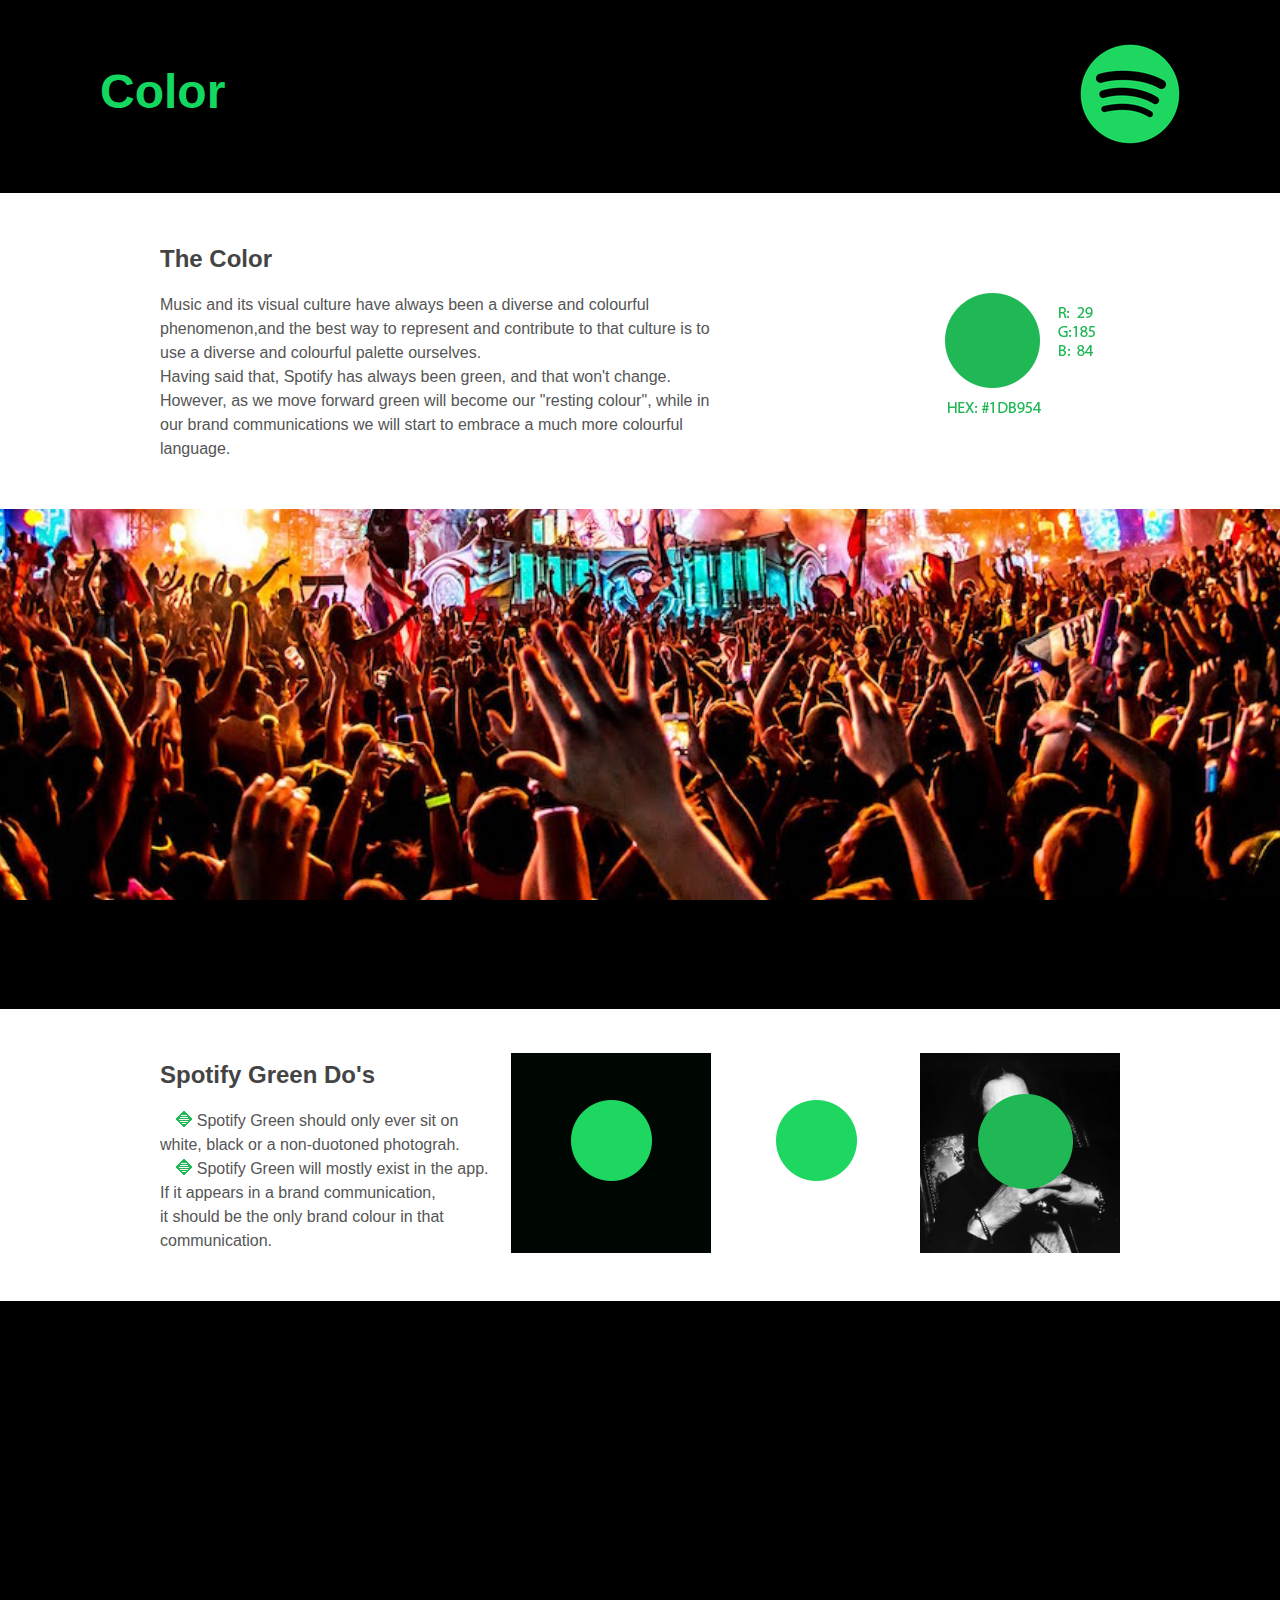
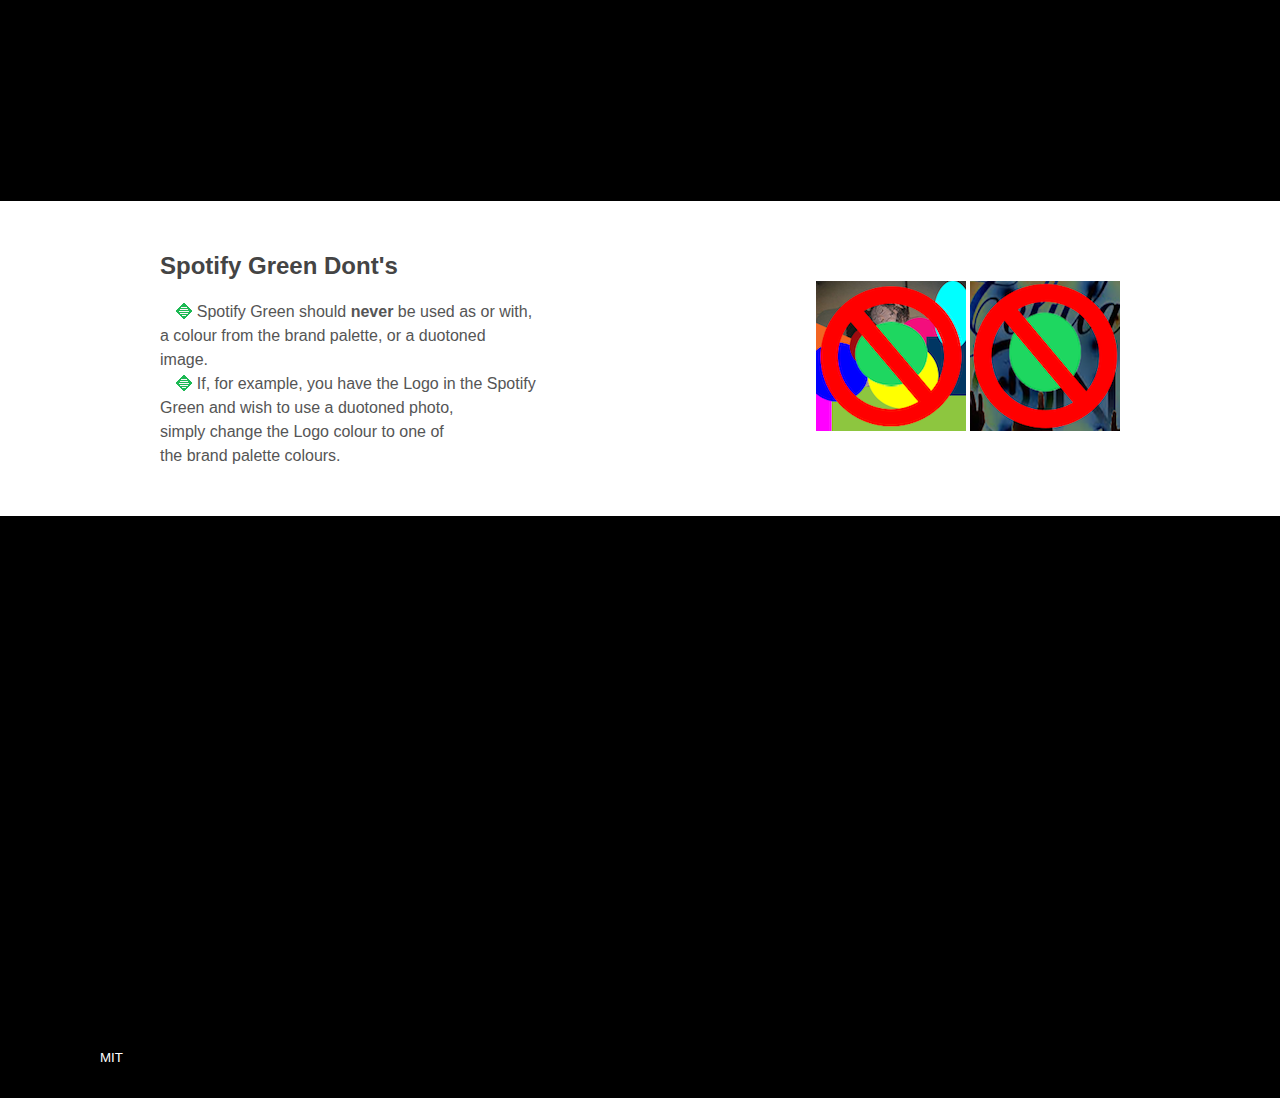
==== color.html @ 9366461a "add files" ====
<!DOCTYPE html>
<html>

<head>
  <meta charset="utf-8">
  <title>Layout</title>
  <meta name="robots" content="noindex, nofollow">
  <meta name="viewport" content="width=device-width, initial-scale=1">
  <link rel="stylesheet" href="styles.css">
</head>

<body>
  <header>
    <h1>Color</h1>
    <a href="index.html">
      <img src="images/Spotify_Icon_RGB_Green.png" alt="art">
    </a>
  </header>
  <div class="wrapper">
    <div class="iconcontainer">
      <div class="two-column">
        <div class="first-column">
        <h2>The Color</h2>
        <p>Music and its visual culture have always been a diverse and colourful phenomenon,and the
          best way to represent and contribute to that culture is to use a diverse and colourful palette ourselves.<br>
          Having said that, Spotify has always been
          green, and that won't change.<br>
          However, as we move forward green will become our "resting colour", while in our brand communications we will start to embrace a much more colourful language.

        </p>

      </div>
      <div class="colorbox">
        <img class="colorid" src="images/color-id.png" alt="logos">
      </div>
    </div>
  </div>


   <div class="parallax8"></div>
    <div class="iconcontainer">
      <div class="two-column">
        <div class="color-column">
        <h2>Spotify Green Do's</h2>
  <ul class="no-bullets">
    <li><span class="bullet"></span>Spotify Green should only ever sit on white,
    black or a non-duotoned photograh.</li>
    <li><span class="bullet"></span>Spotify Green will mostly exist in the app.<br>
    If it appears in a brand communication,<br>
  it should be the only brand colour in that<br>
communication.</li>
  </ul>
</div>

  <div class="colorbox">
    <img class="colordo" src="images/greendotonblack.png" alt="logos">
    <img class="colordo" src="images/greendot.png" alt="logos">
    <img class="colordont" src="images/ozzydot.png" alt="logos">
  </div>

</div>
</div>


    <div class="parallax9"></div>
  <div class="iconcontainer">
    <div class="two-column">
      <div class="first-column">
    <h2>Spotify Green Dont's</h2>
    <ul class="no-bullets">
      <li><span class="bullet"></span>Spotify Green should <strong>never</strong> be used as or with,<br>
      a colour from the brand palette, or a duotoned<br>
    image.</li> 
      <li><span class="bullet"></span>If, for example, you have the Logo in the Spotify<br>Green and wish to use a duotoned photo,<br>simply change the Logo colour to one of <br>the brand palette colours.
    </li>
    </ul>
  </div>




    <div class="colorbox">
      <img class="colordont" src="images/dummy.png" alt="logos">
      <img class="colordont" src="images/party.png" alt="logos">
    </div>
  </div>
  <!-- .container-->
  </div>
  <div class="parallax10"></div>

  </div>
  <!-- .wrapper-->
  <footer>
    <small><a href="https://opensource.org/licenses/MIT">MIT</a></small>
  </footer>
</body>

</html>
---- styles.css ----
body {
  background: black;
  font-size: 16px;
  font-family: Arial, Helvetica Neue, sans-serif;
  margin: 0;
}

img {
  max-width: 100%;
  height: auto;

}

a {
  color: white;
  text-decoration: none;
}

a:hover {
  color: white;
}

iframe {
  display: none;
  margin: 4em 0;



}

/* Layout
------------------------------------------*/

header,
.container,
footer {
  margin: 0 auto;
  width: 88%;
  max-width: 1080px;
}

header {
  display:flex;
  align-items:center;
  padding: 2em 2em;
  justify-content: space-between;

}

.box {
  width:20%;
}

h1 {
  width:70%;
  font-family: helvetica;
  font-size: 48px;
  padding-bottom: .2em;

}

h1 {
  color: rgb(20, 215, 96);
}

h2 {
  color: #444444;
}

.box1 {
  height:450px;
  background-image: url(images/artback960.png);
  background-size: cover;

}






.logogreen {

  top:300px;
  /*display: flex;
  flex-wrap: wrap;*/
}

.two-column {
  max-width: 960px;
  margin: 0 auto;
}

p {
  line-height: 1.5;
  color: #555555;
}

ul {
  padding:13px;
  line-height: 1.5;
  color: #555555;
}

@media screen and (min-width:48em) {
  .two-column {
    flex-wrap: wrap;
    display: flex;
    align-items:center;
    justify-content: space-between;
  }
  .first-column {
    width: 60%;
  }

  .color-column {
    width: 35%;

  }


}

.no-bullets {
  list-style: none;
  padding: 0em;
}
.bullet {
  height:16px;
  width:16px;
  background: url(images/bullet.png);
  display: inline-block;
  margin: 0em .3em -.1em 1em;



}


iframe {
  width:600px;
  height: 250px;
  border: none;
  allowtransparency: true;

}






/* thumbnails
------------------------------------------*/



.box2 {
  display: flex;
  flex-wrap: wrap;
  padding: 2em 1em 2em 1em;
  flex-direction: center;
  justify-content: space-between;
  margin:0;
  overflow: hidden;
  position: relative;

}

.box2 a {
  margin: 1em 1em 0 0;
  position: relative;
  overflow:hidden;
}

.box2 span {
  position: absolute;
  bottom: -71px;
  left: 0;
  text-align: center;
  width:100%;
  background-color: rgba(10, 10, 10, 0.5);
  padding: .7em 0 1.1em;
  font-size: 1.5em;
  transition:1s;

}

.box2 a:hover span {
  bottom: 0;

}

@media screen and (min-width:48em) {
  .logobox {
    flex-wrap: wrap;
    display: flex;
    align-items:center;
    justify-content: space-between;
  }

}

.nologo {
  padding: .5em .5em 2em .5em;
}

.logostack {
  padding-top: 2.5em;
}

footer {
  padding: 2em 0;
}

.logoplace {
  border: 2px dotted black;
  margin-bottom: 2em;
  margin-right: 4em;
  margin-top: 1em;
}









/*flickity-----------------------------*/

.flickity-enabled {
  position: relative;
}

.flickity-enabled:focus {
  outline: none;
}

.flickity-viewport {
  overflow: hidden;
  position: relative;
  height: 100%;
}

.flickity-slider {
  position: absolute;
  width: 100%;
  height: 100%;
}


/* draggable */

.flickity-enabled.is-draggable {
  -webkit-tap-highlight-color: transparent;
  tap-highlight-color: transparent;
  -webkit-user-select: none;
  -moz-user-select: none;
  -ms-user-select: none;
  user-select: none;
}

.flickity-enabled.is-draggable .flickity-viewport {
  cursor: move;
  cursor: -webkit-grab;
  cursor: grab;
}

.flickity-enabled.is-draggable .flickity-viewport.is-pointer-down {
  cursor: -webkit-grabbing;
  cursor: grabbing;
}


/* ---- previous/next buttons ---- */

.flickity-prev-next-button {
  position: absolute;
  top: 50%;
  width: 44px;
  height: 44px;
  border: none;
  border-radius: 50%;
  background: white;
  background: hsla(0, 0%, 100%, 0.75);
  cursor: pointer;
  /* vertically center */
  -webkit-transform: translateY(-50%);
  -ms-transform: translateY(-50%);
  transform: translateY(-50%);
}

.flickity-prev-next-button:hover {
  background: white;
}

.flickity-prev-next-button:focus {
  outline: none;
  box-shadow: 0 0 0 5px #09F;
}

.flickity-prev-next-button:active {
  opacity: 0.6;
}

.flickity-prev-next-button.previous {
  left: 10px;
}

.flickity-prev-next-button.next {
  right: 10px;
}


/* right to left */

.flickity-rtl .flickity-prev-next-button.previous {
  left: auto;
  right: 10px;
}

.flickity-rtl .flickity-prev-next-button.next {
  right: auto;
  left: 10px;
}

.flickity-prev-next-button:disabled {
  opacity: 0.3;
  cursor: auto;
}

.flickity-prev-next-button svg {
  position: absolute;
  left: 20%;
  top: 20%;
  width: 60%;
  height: 60%;
}

.flickity-prev-next-button .arrow {
  fill: #333;
}


/* ---- page dots ---- */

.flickity-page-dots {
  position: absolute;
  width: 100%;
  bottom: -25px;
  padding: 0;
  margin: 0;
  list-style: none;
  text-align: center;
  line-height: 1;
}

.flickity-rtl .flickity-page-dots {
  direction: rtl;
}

.flickity-page-dots .dot {
  display: inline-block;
  width: 10px;
  height: 10px;
  margin: 0 8px;
  background: #333;
  border-radius: 50%;
  opacity: 0.25;
  cursor: pointer;
}

.flickity-page-dots .dot.is-selected {
  opacity: 1;
}


/* Flickity responsive
------------------------------------------*/

img {
  max-width: 100%;
  height: auto;
}

.flickity img {
  margin:0 auto;
  display:block;
  border: 2px solid white;
}

.flickity div {
  width: 100%;
  display: flex;
  align-items: center;
  justify-content: center;
  padding-top: 3em;
  opacity: 70%;
}

.flickity {
  margin-bottom: 2em;
  height: 100%;
}


/* Icon Page
------------------------------------------*/

.iconcontainer {
  background-color: white;
  color: black;
  text-align: left;
  padding: 2em 2em;
  margin:0 auto;
}

.icongreen {
  right: 600px;
  top:300px;
  display:inline-block;
  flex-wrap: wrap;
}

.iconblack {
  right: 380px;
  top:300px;
  display:inline-block;
  flex-wrap: wrap;
}

.iconsize {
  flex-wrap: wrap;
  display: block;
  right:500px;
  bottom:-430px;

}

/* Parallax
------------------------------------------*/

.parallax,
.parallax2,
.parallax3,
.parallax4,
.parallax5,
.parallax6,
.parallax7,
.parallax8,
.parallax9,
.parallax10 {
  height: 500px;
  background-size: cover;
  background-attachment: fixed;

}

.parallax {
  background-image: url(images/oldmic.png);
  background-position: 50% 50%;
}

.parallax2 {
  background-image: url(images/drums.png);
  background-position: 50% 50%;
}

.parallax3 {
  background-image: url(images/piano.png);
  background-position: 50% 50%;
}
.parallax4 {
  background-image: url(images/sing.png);
  background-position: 50% 50%;
}

.parallax5 {
  background-image: url(images/band.png);
  background-position: 50% 50%;
}

.parallax6 {
  background-image: url(images/guitarist.png);
  background-position: 50% 50%;
}

.parallax7 {
  background-image: url(images/crowdy.png);
  background-position: 50% 50%;
}

.parallax8 {
  background-image: url(images/tomorrow.png);
  background-position: 50% 50%;
}

.parallax9 {
  background-image: url(images/dj.png);
  background-position: 50% 50%;
}

.parallax10 {
  background-image: url(images/turntable.png);
  background-position: 50% 50%;
}
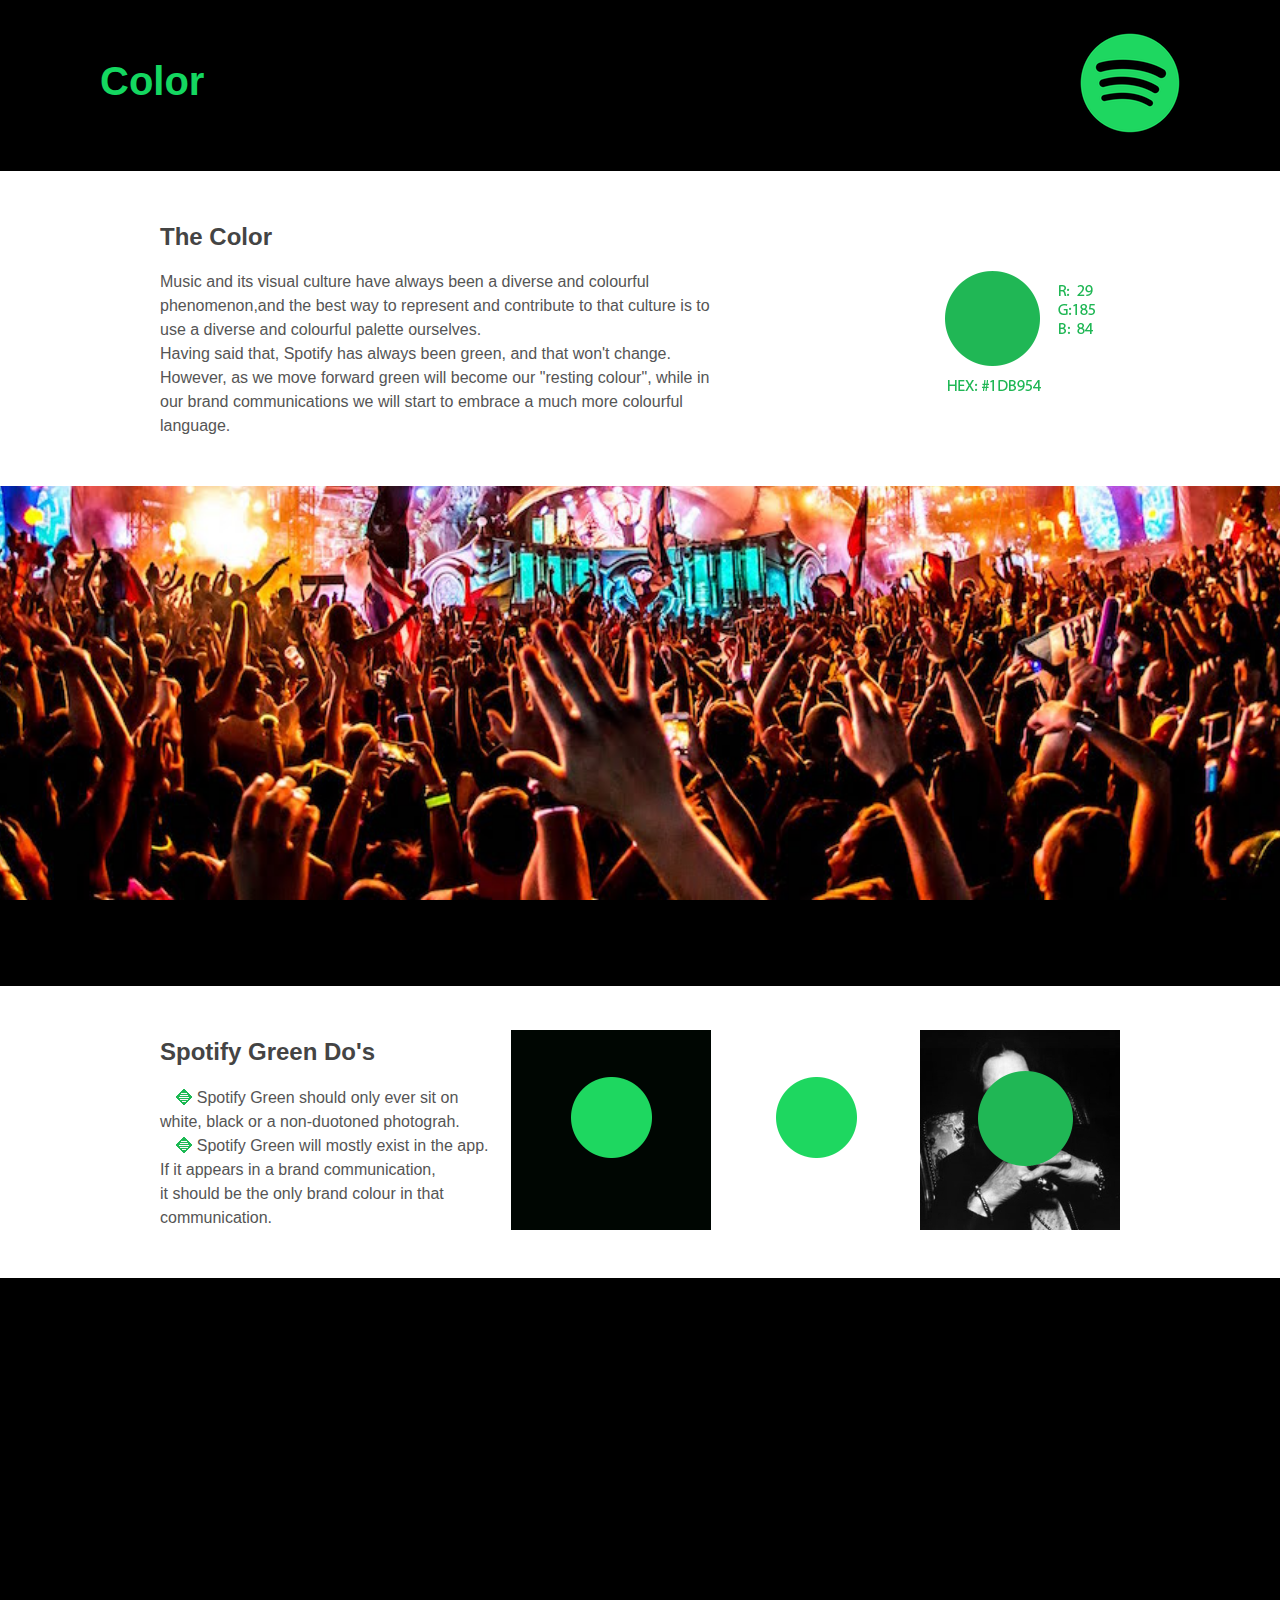
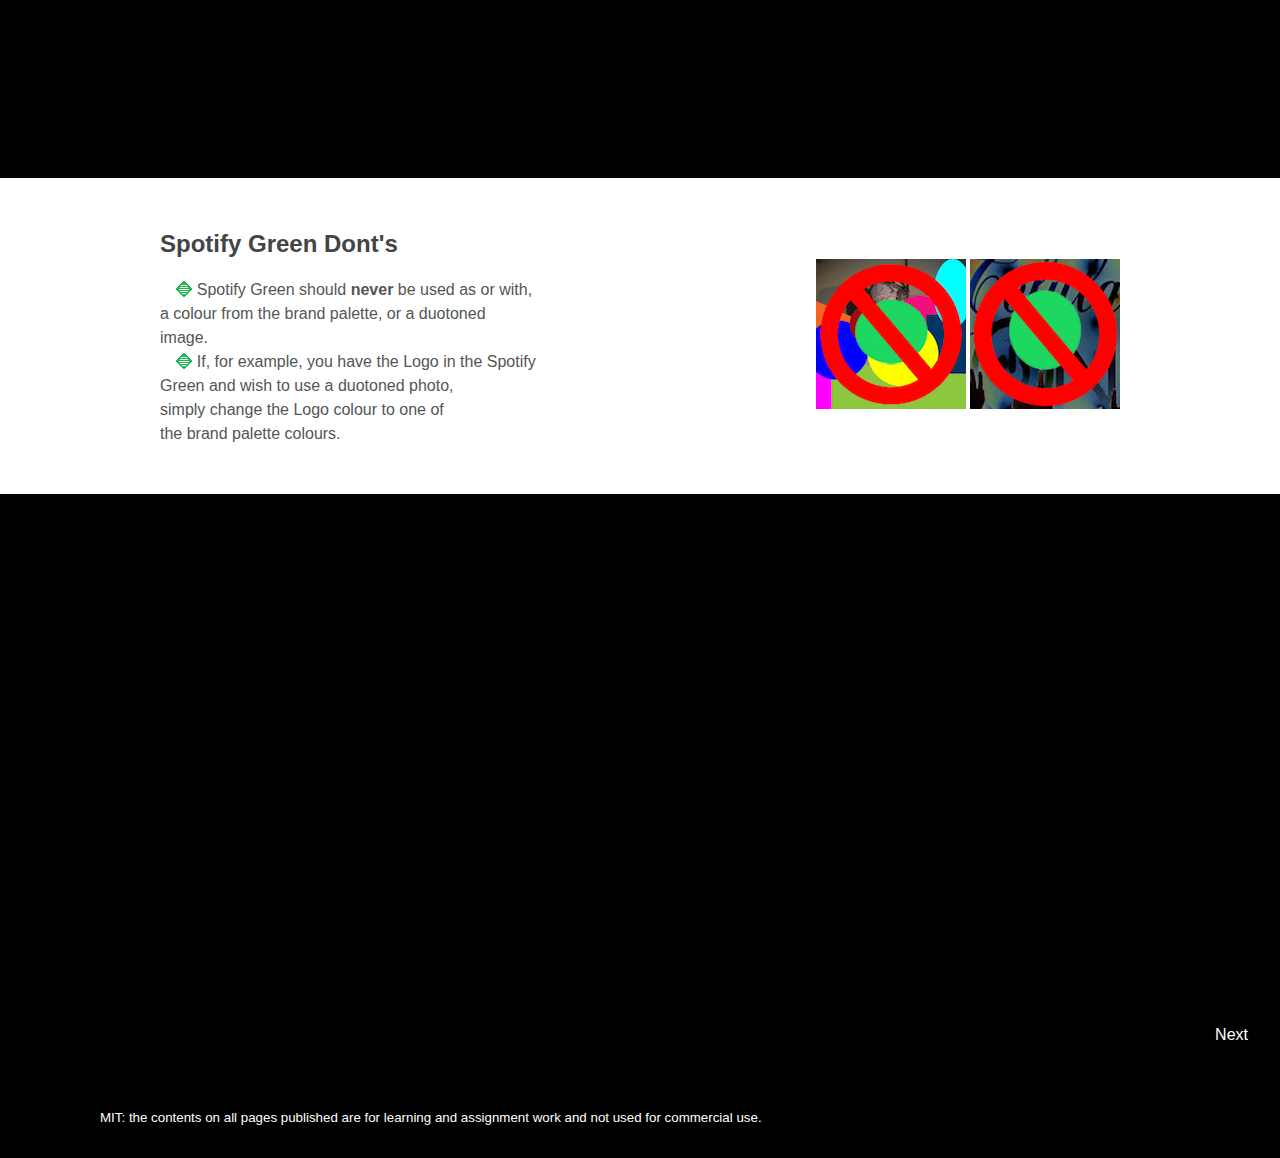
==== commit 74349915: "added changes" ====
--- a/color.html
+++ b/color.html
@@ -70,7 +70,7 @@
     <ul class="no-bullets">
       <li><span class="bullet"></span>Spotify Green should <strong>never</strong> be used as or with,<br>
       a colour from the brand palette, or a duotoned<br>
-    image.</li> 
+    image.</li>
       <li><span class="bullet"></span>If, for example, you have the Logo in the Spotify<br>Green and wish to use a duotoned photo,<br>simply change the Logo colour to one of <br>the brand palette colours.
     </li>
     </ul>
@@ -90,8 +90,12 @@
 
   </div>
   <!-- .wrapper-->
+  <div class="next">
+    <a href="index.html">Next
+    </a>
+  </div>
   <footer>
-    <small><a href="https://opensource.org/licenses/MIT">MIT</a></small>
+    <small><a href="https://opensource.org/licenses/MIT">MIT: the contents on all pages published are for learning and assignment work and not used for commercial use.</a></small>
   </footer>
 </body>
 
--- a/styles.css
+++ b/styles.css
@@ -54,7 +54,7 @@
 h1 {
   width:70%;
   font-family: helvetica;
-  font-size: 48px;
+  font-size: 40px;
   padding-bottom: .2em;
 
 }
@@ -72,6 +72,14 @@
   background-image: url(images/artback960.png);
   background-size: cover;
 
+}
+
+.next {
+  display: flex;
+  justify-content: flex-end;
+  padding: 2em;
+  text-decoration: underline;
+  
 }
 
 
@@ -452,57 +460,164 @@
 .parallax8,
 .parallax9,
 .parallax10 {
-  height: 500px;
+  height: 275px;
   background-size: cover;
-  background-attachment: fixed;
-
 }
 
 .parallax {
-  background-image: url(images/oldmic.png);
+  background-image: url(images/oldmic-small.png);
   background-position: 50% 50%;
 }
 
 .parallax2 {
-  background-image: url(images/drums.png);
+  background-image: url(images/drums-small.png);
   background-position: 50% 50%;
 }
 
 .parallax3 {
-  background-image: url(images/piano.png);
+  background-image: url(images/piano-small.png);
   background-position: 50% 50%;
 }
 .parallax4 {
-  background-image: url(images/sing.png);
+  background-image: url(images/sing-small.png);
   background-position: 50% 50%;
 }
 
 .parallax5 {
-  background-image: url(images/band.png);
+  background-image: url(images/band-small.png);
   background-position: 50% 50%;
 }
 
 .parallax6 {
-  background-image: url(images/guitarist.png);
+  background-image: url(images/guitarist-small.png);
   background-position: 50% 50%;
 }
 
 .parallax7 {
-  background-image: url(images/crowdy.png);
+  background-image: url(images/crowdy-small.png);
   background-position: 50% 50%;
 }
 
 .parallax8 {
-  background-image: url(images/tomorrow.png);
+  background-image: url(images/tomorrow-small.png);
   background-position: 50% 50%;
 }
 
 .parallax9 {
-  background-image: url(images/dj.png);
+  background-image: url(images/dj-small.png);
   background-position: 50% 50%;
 }
 
 .parallax10 {
-  background-image: url(images/turntable.png);
-  background-position: 50% 50%;
-}
+  background-image: url(images/turntable-small.png);
+  background-position: 50% 50%;
+}
+
+
+@media screen and (min-width:415px) {
+
+  .parallax,
+  .parallax2,
+  .parallax3,
+  .parallax4,
+  .parallax5,
+  .parallax6,
+  .parallax7,
+  .parallax8,
+  .parallax9,
+  .parallax10 {
+    height: 500px;
+    background-size: cover;
+    background-attachment: fixed;
+  }
+
+  .parallax {
+    background-image: url(images/oldmic.png);
+    background-position: 50% 50%;
+  }
+
+  .parallax2 {
+    background-image: url(images/drums.png);
+    background-position: 50% 50%;
+  }
+
+  .parallax3 {
+    background-image: url(images/piano.png);
+    background-position: 50% 50%;
+  }
+  .parallax4 {
+    background-image: url(images/sing.png);
+    background-position: 50% 50%;
+  }
+
+  .parallax5 {
+    background-image: url(images/band.png);
+    background-position: 50% 50%;
+  }
+
+  .parallax6 {
+    background-image: url(images/guitarist.png);
+    background-position: 50% 50%;
+  }
+
+  .parallax7 {
+    background-image: url(images/crowdy.png);
+    background-position: 50% 50%;
+  }
+
+  .parallax8 {
+    background-image: url(images/tomorrow.png);
+    background-position: 50% 50%;
+  }
+
+  .parallax9 {
+    background-image: url(images/dj.png);
+    background-position: 50% 50%;
+  }
+
+  .parallax10 {
+    background-image: url(images/turntable.png);
+    background-position: 50% 50%;
+  }
+}
+/* return */
+#return-to-top {
+    position: fixed;
+    bottom: 20px;
+    right: 20px;
+    background: rgb(0, 0, 0);
+    background: rgba(0, 0, 0, 0.7);
+    width: 50px;
+    height: 50px;
+    display: block;
+    text-decoration: none;
+    -webkit-border-radius: 35px;
+    -moz-border-radius: 35px;
+    border-radius: 35px;
+    display: none;
+    -webkit-transition: all 0.3s linear;
+    -moz-transition: all 0.3s ease;
+    -ms-transition: all 0.3s ease;
+    -o-transition: all 0.3s ease;
+    transition: all 0.3s ease;
+}
+#return-to-top i {
+    color: #fff;
+    margin: 0;
+    position: relative;
+    left: 16px;
+    top: 13px;
+    font-size: 19px;
+    -webkit-transition: all 0.3s ease;
+    -moz-transition: all 0.3s ease;
+    -ms-transition: all 0.3s ease;
+    -o-transition: all 0.3s ease;
+    transition: all 0.3s ease;
+}
+#return-to-top:hover {
+    background: rgba(0, 0, 0, 0.9);
+}
+#return-to-top:hover i {
+    color: #fff;
+    top: 5px;
+}
